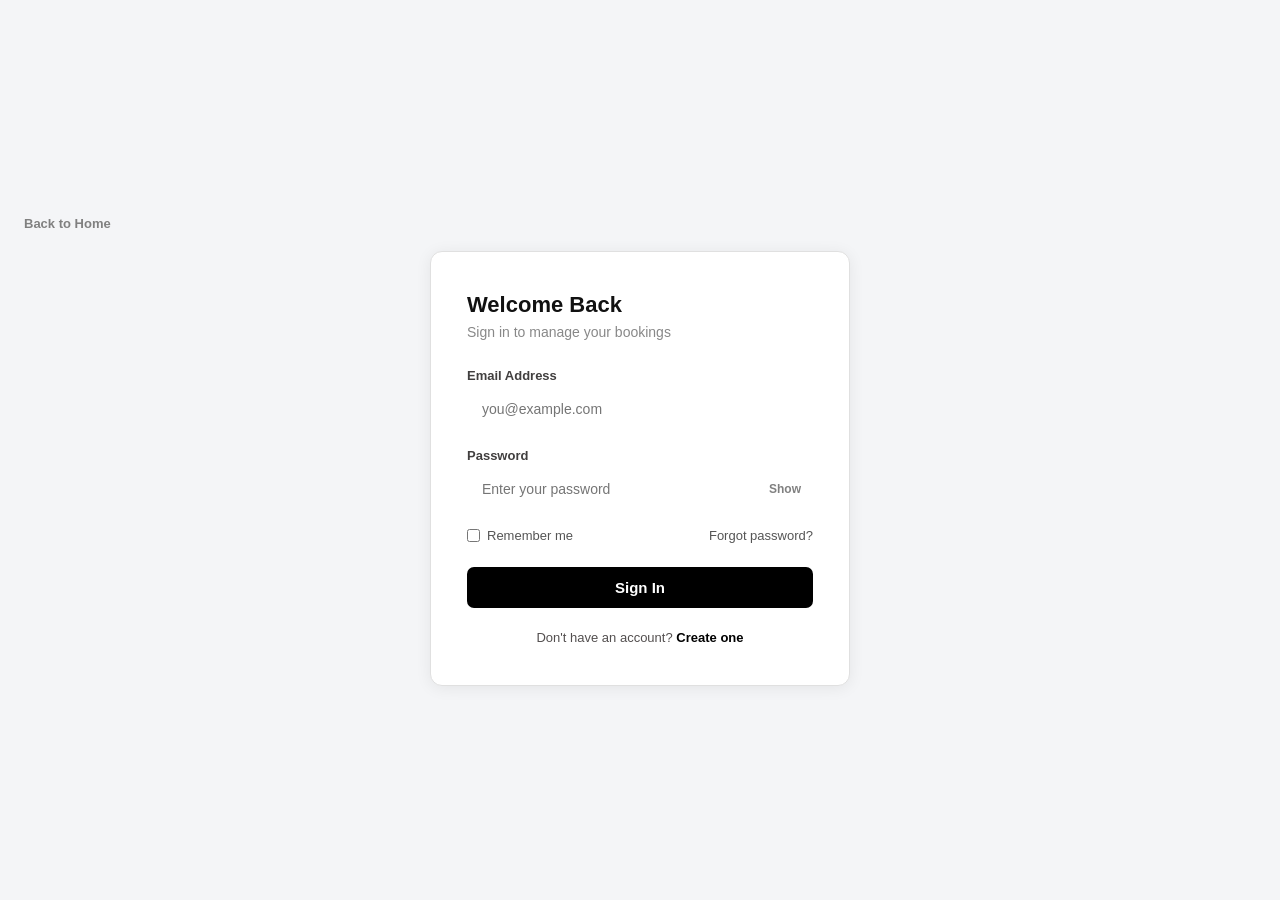
==== Signin.html @ e6340b9d "fourth commit" ====
<!DOCTYPE html>
<html lang="en">
<head>
    <meta charset="UTF-8">
    <meta name="viewport" content="width=device-width, initial-scale=1.0">
    <title>Sign In</title>
    <link rel="stylesheet" href="signin.css">
</head>
<body>
    
     <div class="container">
      <a href="index.html" class="back-btn">Back to Home</a>
    <div class="card">

      <div class="card-header">
        <h2>Welcome Back</h2>
        <p>Sign in to manage your bookings</p>
      </div>

      <div id="errorMsg" class="error-msg" style="display:none;"></div>

      <form id="signinForm">
        <div class="form-group">
          <label for="email">Email Address</label>
          <input type="email" id="email" placeholder="you@example.com" required />
        </div>

        <div class="form-group">
          <label for="password">Password</label>
          <div class="password-wrap">
            <input type="password" id="password" placeholder="Enter your password" required />
            <button type="button" class="toggle-pw" onclick="togglePassword()">Show</button>
          </div>
        </div>

        <div class="form-footer">
          <label class="remember">
            <input type="checkbox" id="rememberMe"/> Remember me</label>
          <a href="#" class="forgot">Forgot password?</a>
        </div>

        <button type="submit" class="btn-signin">Sign In</button>
      </form>

      <p class="signup-link">Don't have an account? <a href="#">Create one</a></p>

    </div>
  </div>

  <script src="signin.js"></script>
</body>
</html>
---- signin.css ----
* { 
    margin: 0; 
    padding: 0; 
    box-sizing: border-box; 
}

body {
  background: #f4f5f7;
  font-family: Arial, sans-serif;
  min-height: 100vh;
  display: flex;
  align-items: center;
  justify-content: center;
}

.container {
  width: 100%;
  padding: 24px;
}

.back-btn {
  display: inline-block;
  margin-bottom: 20px;
  font-size: 13px;
  color: grey;
  text-decoration: none;
  font-weight: 600;
}

.back-btn:hover { 
  color: black;
 }

.card {
  background: #fff;
  border: 1px solid #e0e0e0;
  border-radius: 12px;
  padding: 40px 36px;
  max-width: 420px;
  margin: 0 auto;
  box-shadow: 0 2px 16px rgba(0,0,0,0.07);
}

.card-header {
  margin-bottom: 28px;
}

.card-header h2 {
  font-size: 22px;
  font-weight: 700;
  color: #111;
  margin-bottom: 6px;
}

.card-header p {
  font-size: 14px;
  color: #888;
}

/* Error */
.error-msg {
  background: #fff3f3;
  border: 1px solid #f5c6c6;
  color: #cc0000;
  padding: 10px 14px;
  border-radius: 6px;
  font-size: 13px;
  margin-bottom: 20px;
}

/* Form groups */
.form-group {
  margin-bottom: 20px;
}

.form-group label {
  display: block;
  font-size: 13px;
  font-weight: 600;
  color: rgb(65, 63, 63);
  margin-bottom: 7px;
}

.form-group input {
  width: 100%;
  padding: 10px 14px;
  border: 1px solid white;
  border-radius: 7px;
  font-size: 14px;
  color: black;
  outline: none;
  transition: border-color 0.2s;
  background: white;
}

.form-group input:focus {
  border-color: black;
  background: white;
}

/* Password toggle */
.password-wrap {
  position: relative;
}

.password-wrap input {
  padding-right: 60px;
}

.toggle-pw {
  position: absolute;
  right: 12px;
  top: 50%;
  transform: translateY(-50%);
  background: none;
  border: none;
  font-size: 12px;
  font-weight: 600;
  color: grey;
  cursor: pointer;
}

.toggle-pw:hover { color: #111; }

/* Footer row */
.form-footer {
  display: flex;
  justify-content: space-between;
  align-items: center;
  margin-bottom: 24px;
}

.remember {
  display: flex;
  align-items: center;
  gap: 7px;
  font-size: 13px;
  color: #555;
  cursor: pointer;
}

.forgot {
  font-size: 13px;
  color: #555;
  text-decoration: none;
}

.forgot:hover { color: #111; text-decoration: underline; }

/* Submit button */
.btn-signin {
  width: 100%;
  padding: 12px;
  background: black;
  color: white;
  border: none;
  border-radius: 7px;
  font-size: 15px;
  font-weight: 700;
  cursor: pointer;
}

.btn-signin:hover { 
  background: rgb(94, 91, 91); 
}

/* Sign up link */
.signup-link {
  text-align: center;
  margin-top: 22px;
  font-size: 13px;
  color: rgb(83, 79, 79);
}

.signup-link a {
  color: black;
  font-weight: 600;
  text-decoration: none;
}

.signup-link a:hover { 
  text-decoration: underline; 
}
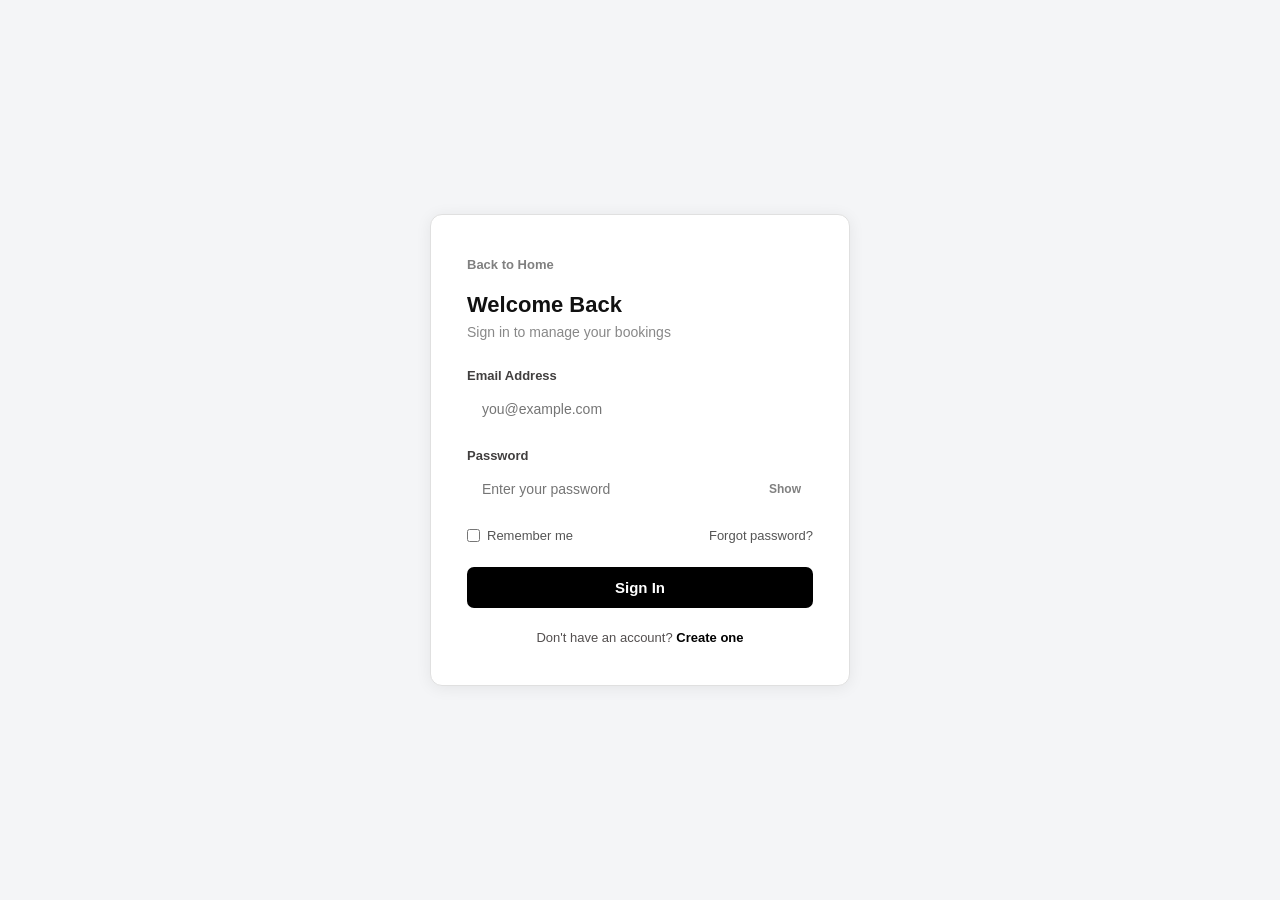
==== commit b4e32f0d: "sixth commit" ====
--- a/Signin.html
+++ b/Signin.html
@@ -9,9 +9,8 @@
 <body>
     
      <div class="container">
-      <a href="index.html" class="back-btn">Back to Home</a>
     <div class="card">
-
+     <a href="index.html" class="back-btn">Back to Home</a>
       <div class="card-header">
         <h2>Welcome Back</h2>
         <p>Sign in to manage your bookings</p>
@@ -42,7 +41,7 @@
         <button type="submit" class="btn-signin">Sign In</button>
       </form>
 
-      <p class="signup-link">Don't have an account? <a href="#">Create one</a></p>
+    <p class="signup-link">Don't have an account? <a href="index.html">Create one</a></p>
 
     </div>
   </div>
